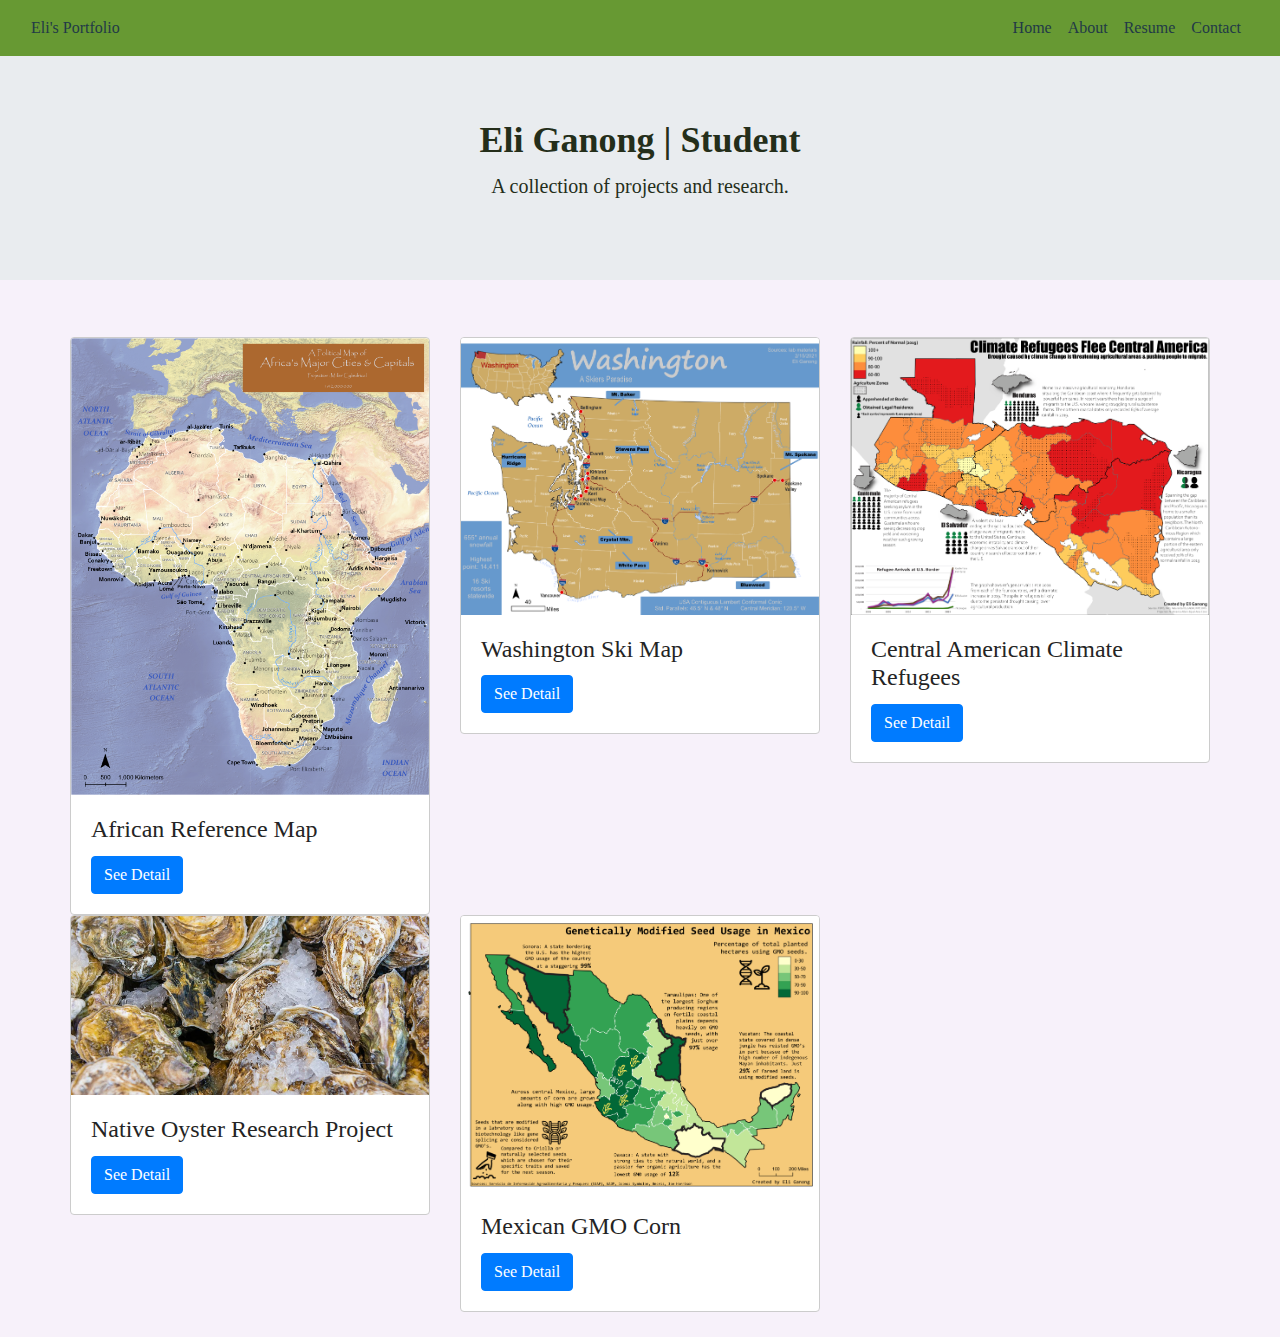
==== index.html @ ee136459 "init commit" ====
<!DOCTYPE html>
<html>
    <head>
        <meta charset="utf-8">
        <meta name="viewport" content="width=device-width, initial-scale=1">
        <meta name="keywords" content="maps, cartography"/>
        <title>Eli Ganong</title>
    
        
        <!--Bootstrap stylesheet links -->
        <link rel="stylesheet" href="css/bootstrap.min.css">
        <link rel="stylesheet" href="css/style.css">
    </head>

<body>
    <nav class="navbar navbar-expand-sm navbar-inverse">
        <div class="container-fluid">
            <a class="navabr-brand" href="#">Eli's Portfolio</a>
          
            <div id="navbarNav">
                <ul class="navbar-nav">
                    <li class="nav-item">
                        <a class="nav-link active" aria-current="page" href="#">Home</a>
                    </li>
                    <li class="nav-item">
                        <a class="nav-link" href="About.html">About</a>
                    </li>
                    <li class="nav-item">
                        <a class="nav-link" href="Resume.html">Resume</a>
                    </li>
                    <li class="nav-item">
                        <a class="nav-link" href="Contact.html">Contact</a>
                    </li>
                </ul>
            </div>
        </div>
    </nav>

    <div class="jumbotron">
        <div class="container">
            <h2>Eli Ganong | Student</h2>
            <p>A collection of projects and research.</p>
        </div>
    </div>
    <!--end nav bar, begin content sections-->
    <div class="container">
        <div class="row">
            <!--AFRICA-->
            <div class="col-md-4">
                <div class="card">
                    <a href="portfolio/AfricaMap.html">
                        <img class="card-img-top" src="assets/Africa Map.png" alt="Africa Reference Map">
					</a>
                    <div class="card-body">
                        <h4 class="card-title">African Reference Map</h4>
                        <a href="AfricaMap.html" class="btn btn-primary">See Detail</a>
                    </div>
                </div>
            </div>
            <!--Washington SKI-->
            <div class="col-md-4">
                <div class="card">
                    <a href="portfolio/WashingtonMap.html">
                        <img class="card-img-top" src="assets/Washington Map.png" alt="WA ski map"></a>
                    <div class="card-body">
                        <h4 class="card-title">Washington Ski Map</h4>
                        <a href="WashingtonMap.html" class="btn btn-primary">See Detail</a>
                    </div>
                </div>
            </div>
            <!--CLIMATE REFUGEE-->
            <div class="col-md-4">
                <div class="card">
                    <a href="portfolio/ClimateRefugees.html">
                        <img class="card-img-top" src="assets/Climate Refugees.png" alt="Central American Climate Refugees"></a>
                    <div class="card-body">
                        <h4 class="card-title">Central American Climate Refugees</h4>
                        <a href="ClimateRefugees.html" class="btn btn-primary">See Detail</a>
                    </div>
                </div>
            </div>
            <!--OYSTER-->
            <div class="col-md-4">
                <div class="card">
                    <a href="">
                        <img class="card-img-top" src="assets/Oyster project.png" alt="Native Oyster Research Project"></a>
                    <div class="card-body">
                        <h4 class="card-title">Native Oyster Research Project</h4>
                        <a href="NativeOyster.html" class="btn btn-primary">See Detail</a>
                    </div>
                </div>
            </div>
            <!--MEXICO-->
            <div class="col-md-4">
                <div class="card">
                    <a href="portfolio/MexicoMap.html">
                        <img class="card-img-top" src="assets/Mexico Map.png" alt="Mexico's GMO Corn"></a>
                    <div class="card-body">
                        <h4 class="card-title">Mexican GMO Corn</h4>
                        <a href="MexicoMap.html" class="btn btn-primary">See Detail</a>
                    </div>
                </div>
            </div>
        </div>
    </div>
    <!--put your external script links here-->
    <script type="text/javascript" src="lib/jquery-3.5.1.min.js"></script>
    <script type="text/javascript" src="lib/bootstrap.min.js"></script>
   
</body>
</html>
---- css/style.css ----
/***** NAVBAR *****/

.navbar {
    background-color: #679933;
    border-radius: 0;
}

/* Navbar title */
.navbar-default .navbar-brand {
    color: #2089C7;
    font-size: px;
    font-weight: bold;
}

/* Navbar hover effects */
.navbar-default .navbar-brand:hover,
.navbar-default .navbar-brand:focus,
.navbar-default .navbar-nav > li > a:hover,
.navbar-default .navbar-nav > li > a:focus {
    color: #2089C7;
    text-decoration: none;
}

/* Navbar links */
.navbar-default .navbar-nav > li > a {
    color: #fff;
    font-size: 16px;
    padding: 10px;
}

/* Navbar collapsed styles */
.navbar-toggler {
    color: #fff;
    border-color: #fff;
    background-color: #678833;
    border-radius: 4px;
    border: 1px solid;
    fill: #fff;
    font-size: 16px;
    position: relative;
    margin-right: 10px;
}

.navbar-toggler:hover,
.navbar-toggler:focus {
    background-color: #2089C7;
    color: #242424;
    fill: #242424;
    border-color: #fff;

}

/*** JUMBOTRON ***/

.jumbotron {
    background-image: url();
    text-align: center;
    color: #242E1A;
    padding: 3%;
    border-radius: 0px;
}

.jumbotron h2 {
    font-size: 36px;
    font-weight: bold;
}

.img-responsive{
    width:100%;
}

/*** CARD ***/

.card {
    background-color: #fff;
    border-color: #cccccc;
    border-width: 1px;
    width: 100%;
}

.card:hover {
    border-color: #2089C7;
}

/*** Basic Text Styles ***/

#about-world {
    max-height: 350px;
    max-width: 300px;
    text-align: left;
}

.resume h3 {
    font-weight: bold;
}


hr {
    border-color: white;
    border-width: 2px;
}

p {
    font-size: 20px;
}

a {
    color: #223947;
}

a:hover {
    color: #2089C7;
}

.container{
    padding:25px 0;
}

body {

    font-family: 'Georgia', serif;
    background-color: #f7f1fa;
    color: #242424;
}
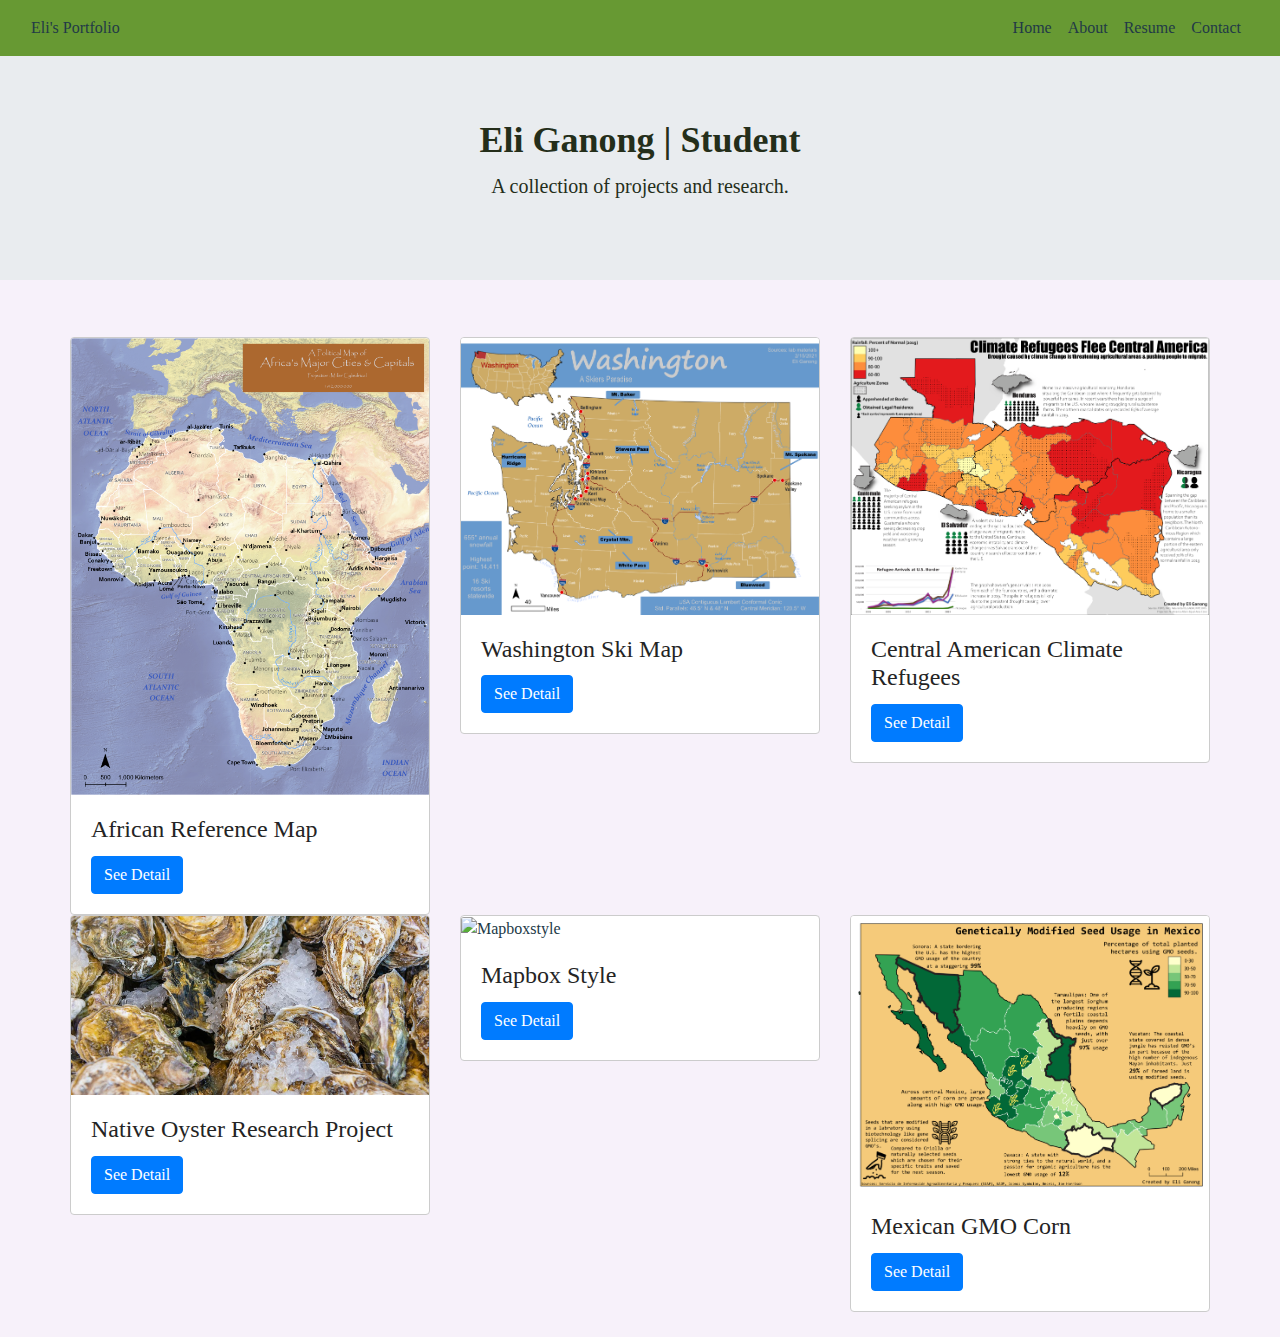
==== commit 461300c7: "Update index.html" ====
--- a/index.html
+++ b/index.html
@@ -90,7 +90,18 @@
                     </div>
                 </div>
             </div>
-            <!--MEXICO-->
+            <!--Mapbox style-->
+            <div class="col-md-4">
+                <div class="card">
+                    <a href="portfolio/mapboxstyle.html">
+                        <img class="card-img-top" src="assets/insertpng" alt="Mapboxstyle"></a>
+                    <div class="card-body">
+                        <h4 class="card-title">Mapbox Style</h4>
+                        <a href="inserthtml" class="btn btn-primary">See Detail</a>
+                    </div>
+                </div>
+            </div>
+	<!--MEXICO-->
             <div class="col-md-4">
                 <div class="card">
                     <a href="portfolio/MexicoMap.html">
@@ -108,4 +119,4 @@
     <script type="text/javascript" src="lib/bootstrap.min.js"></script>
    
 </body>
-</html>+</html>
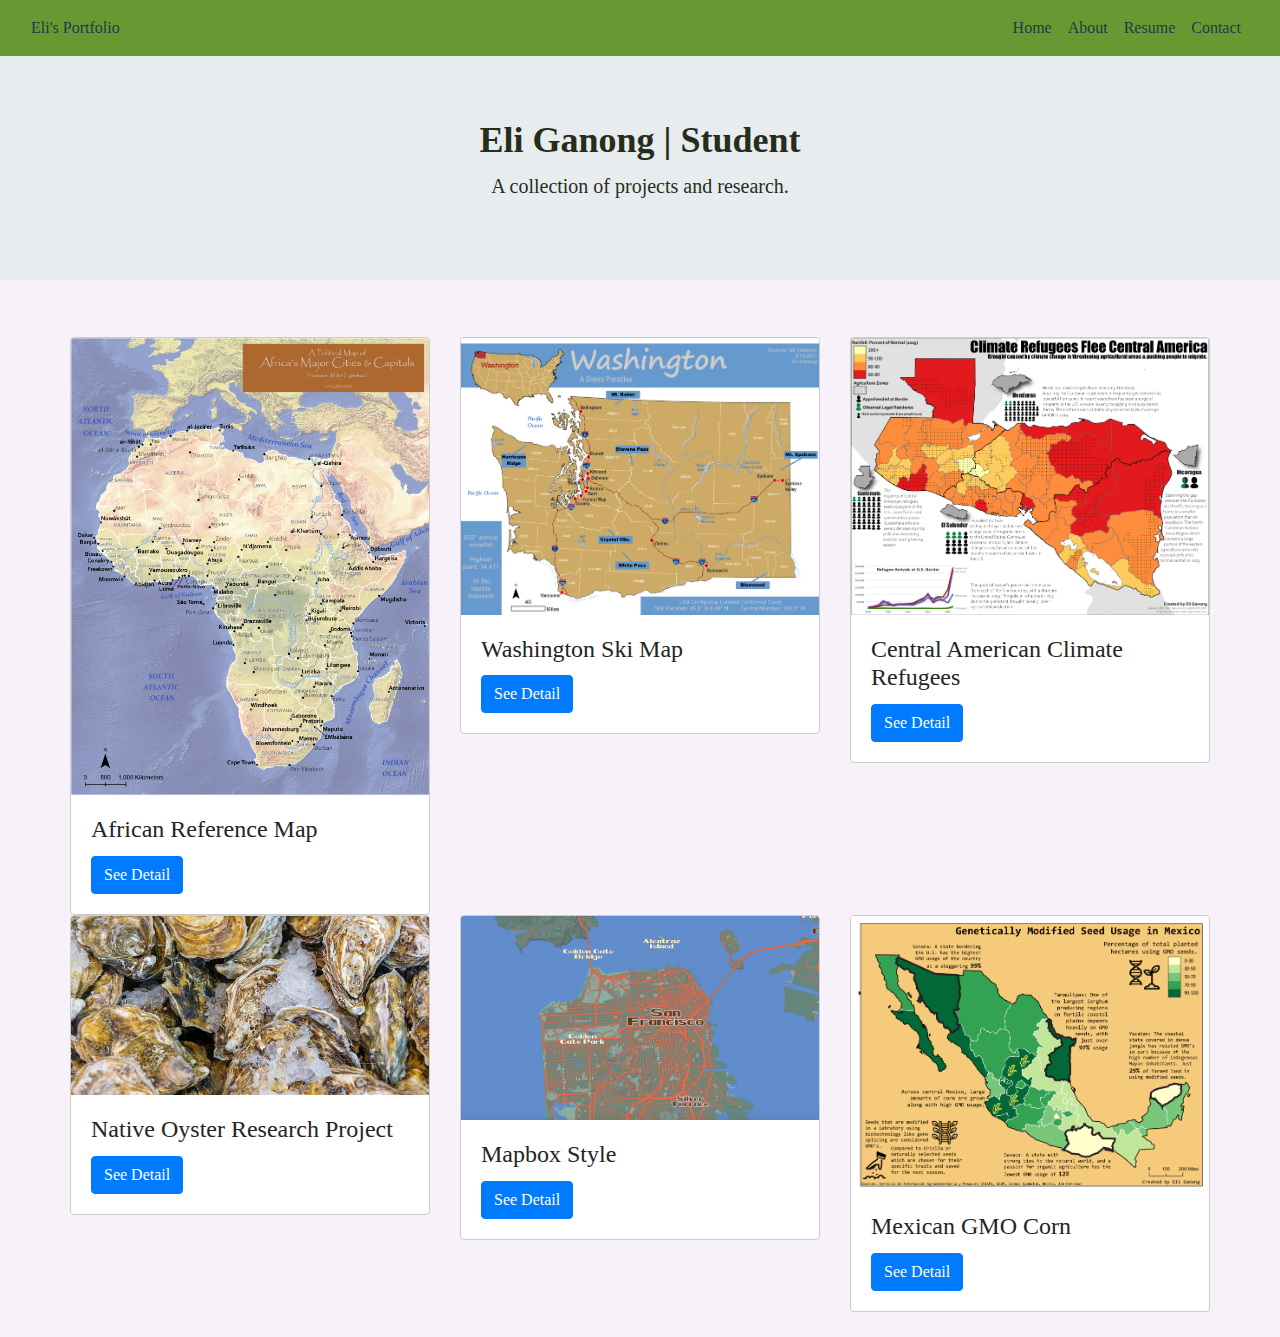
==== commit e76bd73b: "Update index.html" ====
--- a/index.html
+++ b/index.html
@@ -94,7 +94,7 @@
             <div class="col-md-4">
                 <div class="card">
                     <a href="portfolio/mapboxstyle.html">
-                        <img class="card-img-top" src="assets/insertpng" alt="Mapboxstyle"></a>
+                        <img class="card-img-top" src="assets/Sanfran.png" alt="Mapboxstyle"></a>
                     <div class="card-body">
                         <h4 class="card-title">Mapbox Style</h4>
                         <a href="inserthtml" class="btn btn-primary">See Detail</a>
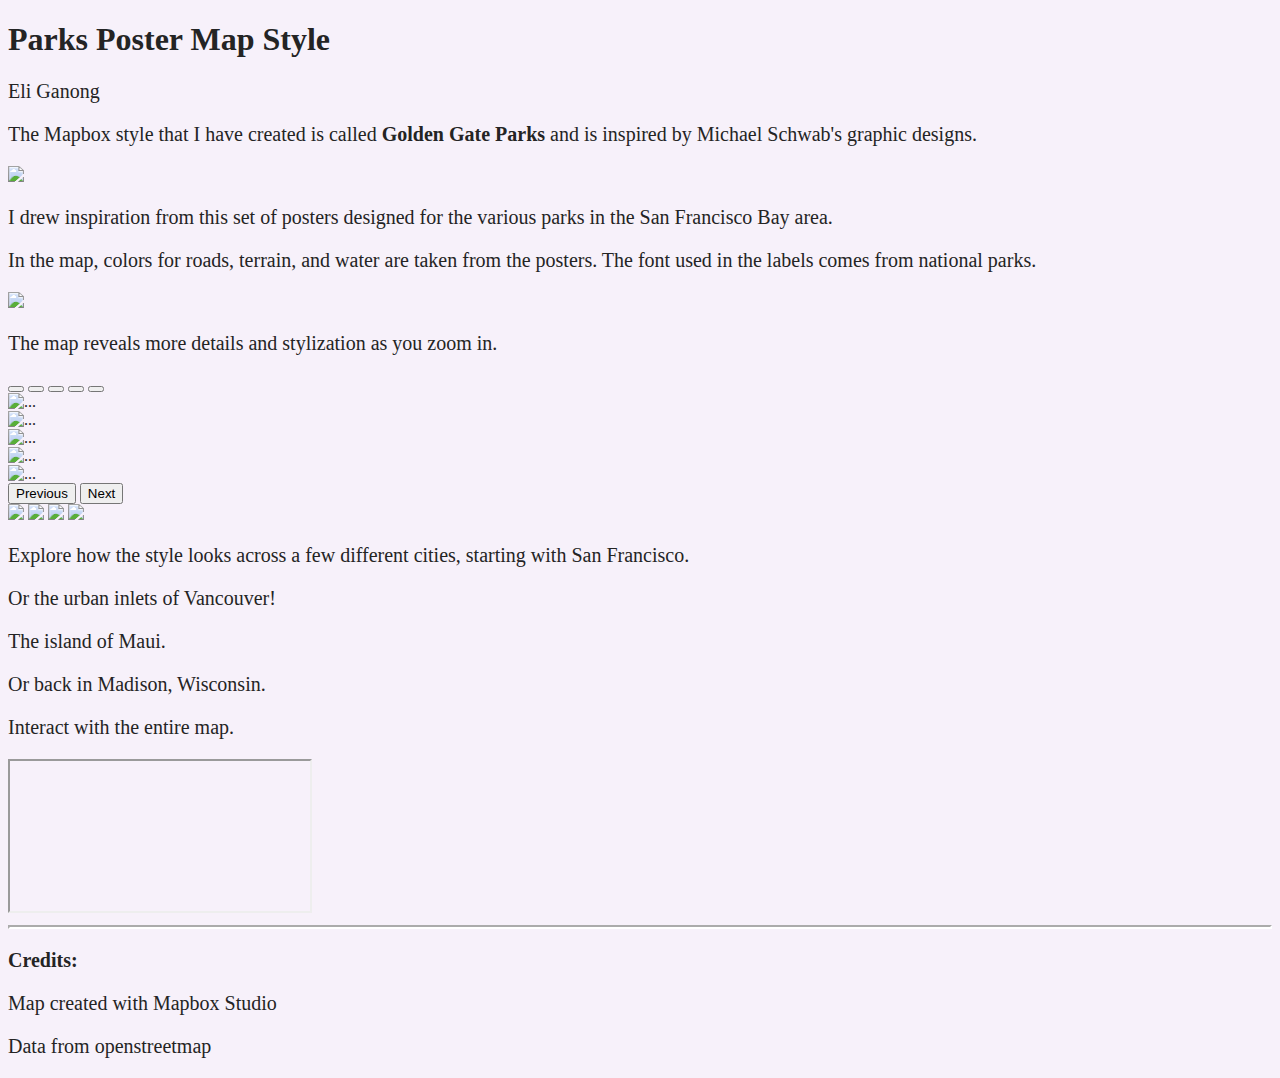
==== commit da2fd296: "Add files via upload" ====
--- a/index.html
+++ b/index.html
@@ -1,122 +1,155 @@
 <!DOCTYPE html>
-<html>
-    <head>
-        <meta charset="utf-8">
-        <meta name="viewport" content="width=device-width, initial-scale=1">
-        <meta name="keywords" content="maps, cartography"/>
-        <title>Eli Ganong</title>
+<html lang="en">
+<head>
+    <title>Golden Gate Parks Mapstyle</title>
+    <meta charset="utf-8">
+    <meta name="viewport" content="width=device-width, initial-scale=1">    
     
-        
-        <!--Bootstrap stylesheet links -->
-        <link rel="stylesheet" href="css/bootstrap.min.css">
-        <link rel="stylesheet" href="css/style.css">
-    </head>
+    <link rel="stylesheet" href="./lib/scrollmap.css">
+    <link rel="stylesheet" href="./lib/bootstrap.min.css">
+    <link rel="stylesheet" href="./css/style.css">
 
+    <link rel="preconnect" href="https://fonts.googleapis.com">
+    <link rel="preconnect" href="https://fonts.gstatic.com" crossorigin>
+    <link href="https://fonts.googleapis.com/css2?family=Goudy+Bookletter+1911&family=Niconne&display=swap" rel="stylesheet"> 
+
+</head>
 <body>
-    <nav class="navbar navbar-expand-sm navbar-inverse">
-        <div class="container-fluid">
-            <a class="navabr-brand" href="#">Eli's Portfolio</a>
-          
-            <div id="navbarNav">
-                <ul class="navbar-nav">
-                    <li class="nav-item">
-                        <a class="nav-link active" aria-current="page" href="#">Home</a>
-                    </li>
-                    <li class="nav-item">
-                        <a class="nav-link" href="About.html">About</a>
-                    </li>
-                    <li class="nav-item">
-                        <a class="nav-link" href="Resume.html">Resume</a>
-                    </li>
-                    <li class="nav-item">
-                        <a class="nav-link" href="Contact.html">Contact</a>
-                    </li>
-                </ul>
+    <div class="content">
+        <!--title block, background image is title image-->
+        <div class="row" style="background-image:url(img/titlea.png)">
+            <div class="center title">
+                <!--title text-->
+                <h1>Parks Poster Map Style</h1>
+                <!--subtitle or author-->
+                <p class="author">Eli Ganong</p>
             </div>
         </div>
-    </nav>
-
-    <div class="jumbotron">
-        <div class="container">
-            <h2>Eli Ganong | Student</h2>
-            <p>A collection of projects and research.</p>
+        <!--text block-->
+        <div class="row">
+            <div class="center">
+                <p>The Mapbox style that I have created is called <b>Golden Gate Parks</b> and is inspired by Michael Schwab's graphic designs.</p>
+            </div>
         </div>
-    </div>
-    <!--end nav bar, begin content sections-->
-    <div class="container">
+        <!--image block-->
         <div class="row">
-            <!--AFRICA-->
-            <div class="col-md-4">
-                <div class="card">
-                    <a href="portfolio/AfricaMap.html">
-                        <img class="card-img-top" src="assets/Africa Map.png" alt="Africa Reference Map">
-					</a>
-                    <div class="card-body">
-                        <h4 class="card-title">African Reference Map</h4>
-                        <a href="AfricaMap.html" class="btn btn-primary">See Detail</a>
+            <div class="center">
+                <img class="fit" src="img/posterinspo.png">
+                <p>I drew inspiration from this set of posters designed for the various parks in the San Francisco Bay area.</p>
+            </div>
+        </div>
+        <!--side-by-side image and text block-->
+        <div class="row">
+            <div class="left">
+                <p class="vert-center">In the map, colors for roads, terrain, and water are taken from the posters. The font used in the labels comes from national parks.</p>
+            </div>
+            <div class="right">
+                <img class="fit" src="img/boundrybay.png">
+            </div>
+        </div>
+        <!--bootstrap carousel, centered-->
+        <div class="row">
+            <div class="center-wide">
+                <p>The map reveals more details and stylization as you zoom in.</p>
+                <!--slideshow of images, also known as a carousel-->
+                <!--remove "carousel-dark" if you want a lighter version of the carousel-->
+                <div id="carousel" class="carousel carousel-dark slide" data-bs-ride="carousel">
+                    <!--indicator buttons at the bottom of the carousel that show the total number of slides-->
+                    <div class="carousel-indicators">
+                        <!--there should be as many of these buttons as there are slides in your carousel-->
+                        <button type="button" data-bs-target="#carousel" data-bs-slide-to="0" class="active" aria-current="true" aria-label="Slide 1"></button>
+                        <button type="button" data-bs-target="#carousel" data-bs-slide-to="1" aria-label="Slide 2"></button>
+                        <button type="button" data-bs-target="#carousel" data-bs-slide-to="2" aria-label="Slide 3"></button>
+                        <button type="button" data-bs-target="#carousel" data-bs-slide-to="3" aria-label="Slide 4"></button>
+                        <button type="button" data-bs-target="#carousel" data-bs-slide-to="4" aria-label="Slide 5"></button>
+                    </div>
+                    <!--images in the carousel-->
+                    <div class="carousel-inner">
+                        <div class="carousel-item active">
+                            <img src="img/australia.png" class="w-100" alt="...">
+                        </div>
+                        <div class="carousel-item">
+                            <img src="img/South aus.png" class="w-100" alt="...">
+                        </div>
+                        <div class="carousel-item">
+                            <img src="img/Midzoomaus.png" class="w-100" alt="...">
+                        </div>
+                        <div class="carousel-item">
+                            <img src="img/portlandaus.png" class="w-100" alt="...">
+                        </div>
+                        <div class="carousel-item">
+                            <img src="img/townlevelaus.png" class="w-100" alt="...">
+                        </div>
+                    </div>
+                    <!--previous/next buttons that allow users to click from one slide to the next-->
+                    <button id="prev-button" class="carousel-control-prev" type="button" data-bs-target="#carousel" data-bs-slide="prev">
+                      <span class="carousel-control-prev-icon" aria-hidden="true"></span>
+                      <span class="visually-hidden">Previous</span>
+                    </button>
+                    <button id="next-button" class="carousel-control-next" type="button" data-bs-target="#carousel" data-bs-slide="next">
+                      <span class="carousel-control-next-icon" aria-hidden="true"></span>
+                      <span class="visually-hidden">Next</span>
+                    </button>
+                </div>
+            </div>
+        </div>
+        <!--background images with text scrolling over them-->
+        <div class="scroll-container">    
+            <!--background images-->
+            <div class="background-item">
+                <!--data-slide property used to specify when the background should first-->
+                <img src="img/Sanfran.png" data-slide="0" class="fill vert-center">
+                <img src="img/Vancouver.png" data-slide="1" class="fill vert-center hidden">
+                <img src="img/Maui.png" data-slide="2" class="fill vert-center hidden">
+                <img src="img/Madison.png" data-slide="3" class="fill vert-center hidden">
+            </div>
+            <!--foreground text blocks-->
+            <div class="foreground-item no-event">
+                <div class="row">
+                    <div class="center background-transparent rounded">
+                        <p class="no-margin">Explore how the style looks across a few different cities, starting with San Francisco.</p>
                     </div>
                 </div>
-            </div>
-            <!--Washington SKI-->
-            <div class="col-md-4">
-                <div class="card">
-                    <a href="portfolio/WashingtonMap.html">
-                        <img class="card-img-top" src="assets/Washington Map.png" alt="WA ski map"></a>
-                    <div class="card-body">
-                        <h4 class="card-title">Washington Ski Map</h4>
-                        <a href="WashingtonMap.html" class="btn btn-primary">See Detail</a>
+                <div class="row">
+                    <div class="left background-transparent rounded">
+                        <p class="no-margin">Or the urban inlets of Vancouver!</p>
                     </div>
                 </div>
-            </div>
-            <!--CLIMATE REFUGEE-->
-            <div class="col-md-4">
-                <div class="card">
-                    <a href="portfolio/ClimateRefugees.html">
-                        <img class="card-img-top" src="assets/Climate Refugees.png" alt="Central American Climate Refugees"></a>
-                    <div class="card-body">
-                        <h4 class="card-title">Central American Climate Refugees</h4>
-                        <a href="ClimateRefugees.html" class="btn btn-primary">See Detail</a>
+                <div class="row">
+                    <div class="center background-transparent rounded">
+                        <p class="no-margin">The island of Maui.</p>
                     </div>
                 </div>
-            </div>
-            <!--OYSTER-->
-            <div class="col-md-4">
-                <div class="card">
-                    <a href="">
-                        <img class="card-img-top" src="assets/Oyster project.png" alt="Native Oyster Research Project"></a>
-                    <div class="card-body">
-                        <h4 class="card-title">Native Oyster Research Project</h4>
-                        <a href="NativeOyster.html" class="btn btn-primary">See Detail</a>
-                    </div>
-                </div>
-            </div>
-            <!--Mapbox style-->
-            <div class="col-md-4">
-                <div class="card">
-                    <a href="portfolio/mapboxstyle.html">
-                        <img class="card-img-top" src="assets/Sanfran.png" alt="Mapboxstyle"></a>
-                    <div class="card-body">
-                        <h4 class="card-title">Mapbox Style</h4>
-                        <a href="inserthtml" class="btn btn-primary">See Detail</a>
-                    </div>
-                </div>
-            </div>
-	<!--MEXICO-->
-            <div class="col-md-4">
-                <div class="card">
-                    <a href="portfolio/MexicoMap.html">
-                        <img class="card-img-top" src="assets/Mexico Map.png" alt="Mexico's GMO Corn"></a>
-                    <div class="card-body">
-                        <h4 class="card-title">Mexican GMO Corn</h4>
-                        <a href="MexicoMap.html" class="btn btn-primary">See Detail</a>
+                <div class="row">
+                    <div class="left background-transparent rounded">
+                        <p class="no-margin">Or back in Madison, Wisconsin.</p>
                     </div>
                 </div>
             </div>
         </div>
+        <!--mapbox iframe-->
+        <div class="row sm-margin">
+            <div class="center-wide">
+                <p>Interact with the entire map.</p>
+                <iframe src="https://api.mapbox.com/styles/v1/eganong/clb1162nf000o14rss0ng6f8z.html?title=view&access_token=pk.eyJ1IjoiZWdhbm9uZyIsImEiOiJjbDl5bmJ0MmYwNmU2M3JxbnFzeXl5czdtIn0.wZ9y4W--6hm8s8SAN1N3fg&zoomwheel=true&fresh=true#4.05/16.06/81.25/8.8" class="fit" ></iframe>
+            </div>
+        </div>
+        <!--text block-->
+        <div class="row no-margin">
+            <div class="center">
+                <div class="credits">
+                    <hr>
+                    <p><b>Credits:</b></p>
+                    <p>Map created with Mapbox Studio</p>
+                    <p>Data from openstreetmap</p>
+                </div>
+            </div>
+        </div>
+
     </div>
-    <!--put your external script links here-->
-    <script type="text/javascript" src="lib/jquery-3.5.1.min.js"></script>
-    <script type="text/javascript" src="lib/bootstrap.min.js"></script>
-   
+
+<script type="text/javascript" src="./lib/scrollmap.js"></script>
+<script type="text/javascript" src="./lib/bootstrap.min.js"></script>
+
 </body>
-</html>
+</html>